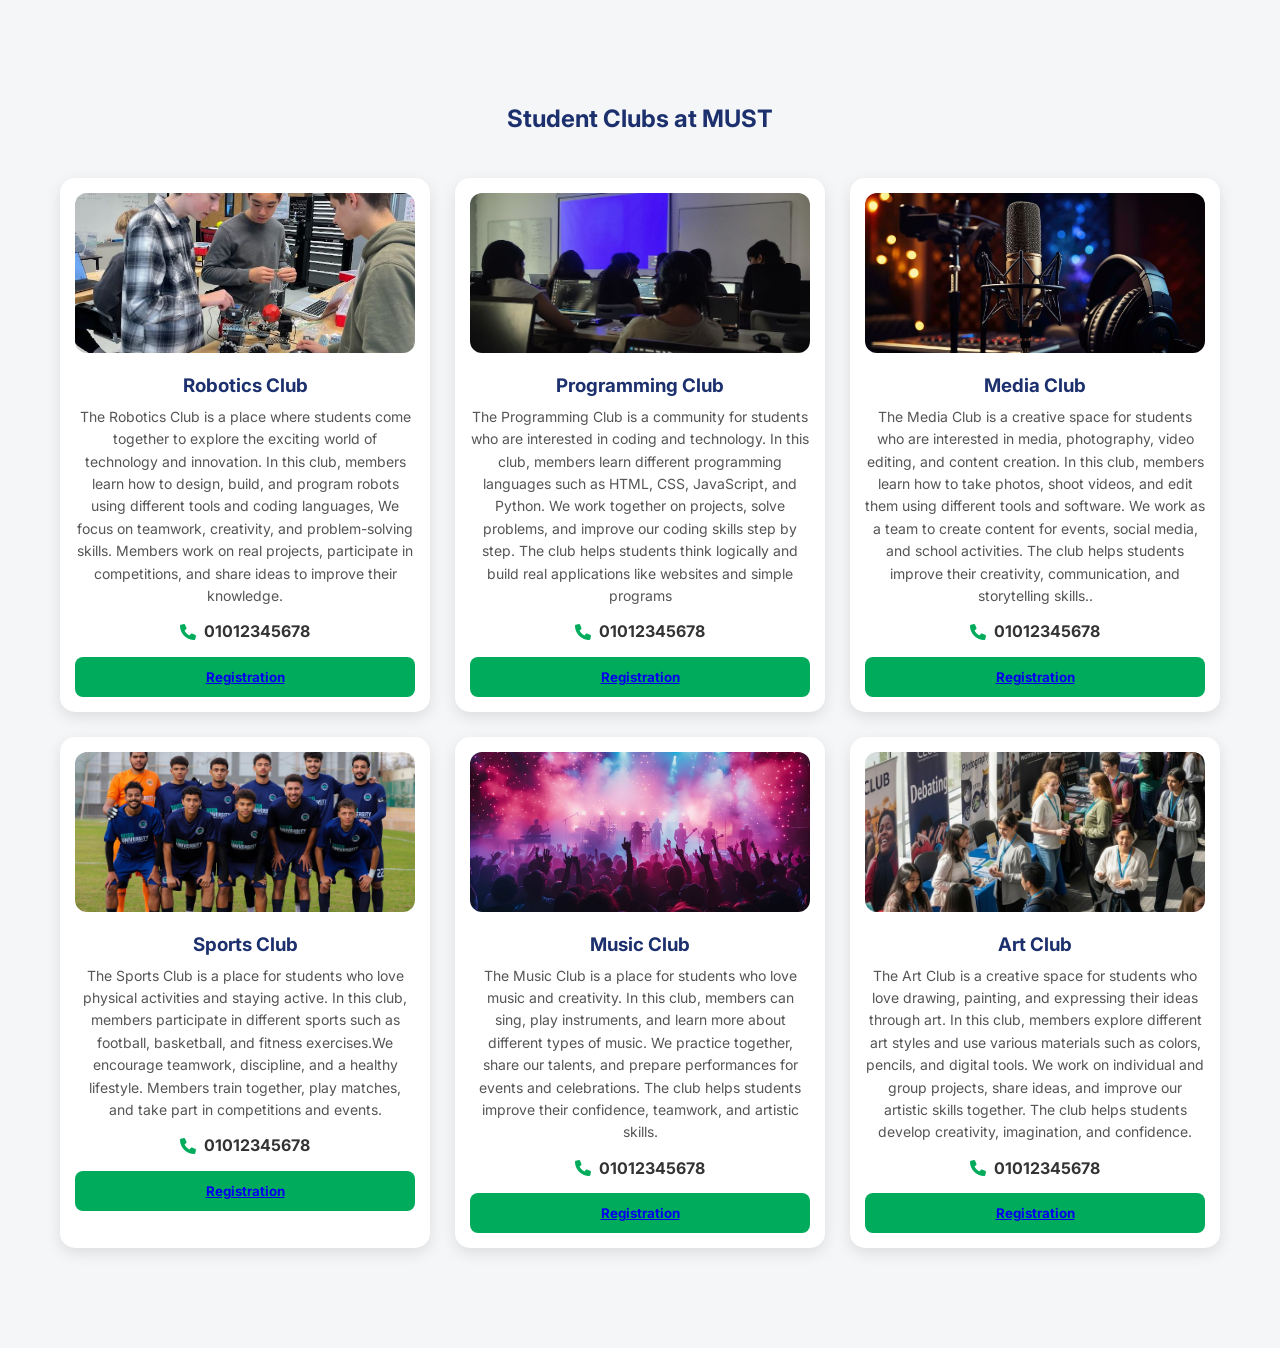
==== inf proj/clubs.html @ f1c84656 "first commit" ====
<!DOCTYPE html>
<html lang="en">
<head>
    <meta charset="UTF-8">
    <meta name="viewport" content="width=device-width, initial-scale=1.0">
    <title>MUST Student Clubs</title>
    <link href="https://cdnjs.cloudflare.com/ajax/libs/font-awesome/6.0.0/css/all.min.css" rel="stylesheet">
    <style>
        @import url('https://fonts.googleapis.com/css2?family=Inter:wght@300;400;600;700&display=swap');

        :root {
            /* MUST Official Colors */
            --primary: rgb(28, 48, 110);   /* MUST Blue */
            --secondary: rgb(0, 172, 92);  /* MUST Green */
            --primary-light: rgba(28, 48, 110, 0.1);
            
            --bg-light: #F8FAFC;
            --white: #FFFFFF;
            --text-dark: #1E293B;
            --text-gray: #64748B;
            --shadow: 0 4px 6px -1px rgba(0, 0, 0, 0.1);
            --transition: all 0.3s ease;
        }

        * { margin: 0; padding: 0; box-sizing: border-box; font-family: 'Inter', sans-serif; }
        body { background-color: var(--bg-light); color: var(--text-dark); line-height: 1.6; }

        /* ================= HERO SECTION ================= */
        .hero-container {
            position: relative;
            width: 100%;
            height: 90vh;
            display: flex;
            align-items: center;
            overflow: hidden; 
            background-color: var(--primary);
        }

        .hero-bg-video {
            position: absolute;
            top: 0;
            left: 0;
            width: 100%;
            height: 100%;
            object-fit: cover; 
            z-index: 0;
        }

        .hero-top-gradient {
            position: absolute;
            top: 0; left: 0; width: 100%; height: 150px;
            background: linear-gradient(to bottom, rgba(0,0,0,0.7) 0%, transparent 100%);
            z-index: 1;
        }

        /* Transparent Navbar */
        header { 
            position: absolute; 
            top: 0; width: 100%; 
            z-index: 1000; 
            padding-top: 10px;
        }
        nav { max-width: 1400px; margin: 0 auto; padding: 0.5rem 2rem; display: flex; justify-content: space-between; align-items: center; }
        .logo { text-decoration: none; display: flex; align-items: center; }
        
        .Uni-logo {
            height: 100px;
            width: auto;
            object-fit: contain;
        }

        .nav-links { display: flex; gap: 1.8rem; list-style: none; align-items: center; }
        .nav-links a { text-decoration: none; color: var(--white); font-weight: 600; font-size: 1rem; transition: var(--transition); }
        .nav-links a:hover { color: var(--secondary); }
        .nav-icons { display: flex; align-items: center; gap: 1.5rem; font-size: 1.2rem; color: var(--white); }
        .separator { color: rgba(255, 255, 255, 0.4); font-weight: 300; }

        /* Welcome Text Box */
        .hero-text-box {
            position: relative;
            z-index: 2;
            background: rgba(255, 255, 255, 0.85);
            padding: 2rem 3rem;
            width: 60%;
            max-width: 800px;
            border-left: 5px solid var(--secondary);
        }
        .hero-text-box h1 {
            color: var(--secondary);
            font-size: 2.2rem;
            margin-bottom: 0.5rem;
            font-weight: 700;
        }
        .hero-text-box p {
            color: var(--text-dark);
            font-size: 1.1rem;
            font-weight: 600;
        }

        /* Floating Social Bar */
        .floating-socials {
            position: absolute;
            right: 20px;
            top: 50%;
            transform: translateY(-50%);
            display: flex;
            flex-direction: column;
            gap: 12px;
            z-index: 10;
        }
        .social-btn {
            width: 40px; height: 40px;
            border-radius: 50%; 
            display: flex; justify-content: center; align-items: center;
            background: var(--white); 
            color: var(--primary);
            text-decoration: none; 
            font-size: 1.2rem;
            box-shadow: 0 4px 6px rgba(0,0,0,0.1);
            transition: var(--transition);
        }
        .social-btn:hover { transform: scale(1.1); }
        .social-btn.search { background: var(--secondary); color: var(--white); }

        /* ================= BUTTONS ================= */
        .btn { background-color: var(--secondary); color: var(--white); padding: 0.6rem 1.5rem; border-radius: 8px; font-weight: 600; border: none; cursor: pointer; transition: var(--transition); display: inline-block; text-decoration: none; }
        .btn:hover { background-color: rgb(0, 145, 75); transform: translateY(-2px); }
        .btn-outline { background-color: transparent; color: var(--primary); border: 2px solid var(--primary); }
        .btn-outline:hover { background-color: var(--primary-light); }

        /* ================= SECTIONS ================= */
        section { max-width: 1200px; margin: 5rem auto; padding: 0 2rem; }
        .section-header { margin-bottom: 2rem; border-bottom: 2px solid #E2E8F0; padding-bottom: 1rem; }
        .section-header h2 { font-size: 2rem; color: var(--primary); }
        .section-header p { color: var(--text-gray); }

        /* Cards Grid */
        .grid { display: grid; grid-template-columns: repeat(auto-fit, minmax(300px, 1fr)); gap: 2rem; }
        .card { background: var(--white); border-radius: 12px; overflow: hidden; box-shadow: var(--shadow); border: 1px solid #E2E8F0; transition: var(--transition); text-align: center; padding-bottom: 1.5rem; }
        .card:hover { transform: translateY(-5px); border-color: var(--primary-light); }
        .card-icon { height: 120px; background-color: var(--primary-light); display: flex; justify-content: center; align-items: center; font-size: 3.5rem; color: var(--primary); margin-bottom: 1rem; }
        .card h3 { color: var(--primary); margin-bottom: 0.5rem; }
        .card p { color: var(--text-gray); font-size: 0.9rem; padding: 0 1rem; margin-bottom: 1.5rem; height: 40px; }
        .status { display: inline-block; background-color: rgba(0, 172, 92, 0.1); color: var(--secondary); padding: 0.3rem 0.8rem; border-radius: 20px; font-size: 0.8rem; font-weight: bold; margin-bottom: 1rem; }

        /* Profile Container */
        .profile-container { background: var(--white); border-radius: 16px; box-shadow: var(--shadow); border: 1px solid #E2E8F0; overflow: hidden; margin-top: 2rem; }
        .profile-header { background-color: var(--primary); color: white; padding: 3rem 2rem; display: flex; justify-content: space-between; align-items: center; flex-wrap: wrap; gap: 1rem; }
        .profile-info h1 { font-size: 2.5rem; margin-bottom: 0.5rem; }
        .profile-info p { opacity: 0.8; font-size: 1.1rem; }
        .profile-body { display: grid; grid-template-columns: 2fr 1fr; gap: 2rem; padding: 2rem; }
        .box { background: var(--bg-light); padding: 1.5rem; border-radius: 12px; border: 1px solid #E2E8F0; margin-bottom: 1.5rem; }
        .box h3 { color: var(--primary); margin-bottom: 1rem; border-bottom: 2px solid white; padding-bottom: 0.5rem; }
        .club-event { display: flex; gap: 1rem; margin-bottom: 1rem; background: white; padding: 1rem; border-radius: 8px; }
        .event-date { background: var(--primary-light); color: var(--primary); padding: 0.5rem 1rem; border-radius: 8px; text-align: center; font-weight: bold; }
        
        /* CLUB SECTION */

body{
    background:#f5f6f8;
    font-family:Arial, sans-serif;
}


.clubs-section{
    max-width:1200px;
    margin:80px auto;
    padding:20px;
    text-align:center;
}

.clubs-section h1{
    color:#1c306e;
    margin-bottom:40px;
}


.clubs-grid{
    display:grid;
    grid-template-columns:repeat(auto-fit,minmax(280px,1fr));
    gap:25px;
}


.club-card{
    background:#fff;
    border-radius:15px;
    padding:15px;
    box-shadow:0 5px 15px rgba(0,0,0,0.1);
    transition:0.3s;
    overflow:hidden;
    text-align:center;
}

.club-card:hover{
    transform:translateY(-8px);
}


.club-img{
    width:100%;
    height:160px;
    object-fit:cover;
    border-radius:12px;
}


.club-card h3{
    margin:10px 0 5px;
    color:#1c306e;
}


.club-card p{
    font-size:14px;
    color:#555;
    line-height:1.6;
}


.phone{
    display:flex;
    align-items:center;
    justify-content:center;
    gap:8px;
    margin:12px 0;
    font-weight:bold;
    color:#333;
}

.phone i{
    color:#00ac5c;
}


.join-btn{
    background:#00ac5c;
    color:white;
    border:none;
    padding:12px;
    border-radius:8px;
    cursor:pointer;
    width:100%;
    font-weight:bold;
    transition:0.3s;
}

.join-btn:hover{
    background:#1a6340;
}
        /* ------------------ NEW FOOTER ------------------ */
        footer {
            background-color: var(--primary);
            color: var(--white);
            padding-top: 4rem;
            margin-top: 5rem;
        }
        .footer-logo-center {
            text-align: center;
            margin-bottom: 4rem;
        }
        
        .footer-brand-logo {
            height: 120px; /* Adjust this value to make the footer logo bigger/smaller */
            width: auto;
            margin: 0 auto;
            display: block;
        }

        .footer-grid {
            max-width: 1200px;
            margin: 0 auto;
            display: grid;
            grid-template-columns: repeat(4, 1fr);
            gap: 2rem;
            padding: 0 2rem 4rem 2rem;
        }
        .footer-col h4 {
            color: var(--secondary);
            font-size: 1.1rem;
            margin-bottom: 1.5rem;
        }
        .footer-col ul { list-style: none; }
        .footer-col ul li { margin-bottom: 0.8rem; }
        .footer-col ul li a {
            color: var(--white);
            text-decoration: none;
            font-size: 0.9rem;
            transition: var(--transition);
        }
        .footer-col ul li a:hover { color: var(--secondary); }
        .footer-col p {
            color: var(--white);
            font-size: 0.9rem;
            font-weight: 700;
            margin-bottom: 1rem;
        }
        .footer-bottom {
            background-color: var(--white);
            color: var(--primary);
            text-align: center;
            padding: 1.2rem;
            font-size: 0.85rem;
            font-weight: 600;
        }

        @media (max-width: 768px) {
            .hero-text-box { width: 90%; padding: 1.5rem; }
            .nav-links, .floating-socials { display: none; }
            .profile-body { grid-template-columns: 1fr; }
            .footer-grid { grid-template-columns: 1fr; text-align: center; }
        }
    </style>
</head>
<body>

   

        <header>
     
        </header>

       
<section class="clubs-section">

<h1>Student Clubs at MUST</h1>
<div class="clubs-grid">

<div class="club-card">

<img src="./img/efc37c52370be41bfc2131f8ccf3b300.jpg" alt="Robotics Club" class="club-img">
<h3>Robotics Club</h3>
<p>The Robotics Club is a place where students come together to 
    explore the exciting world of technology and innovation. 
    In this club, members learn how to design, build, and program 
    robots using different tools and coding languages,
    We focus on teamwork, creativity, and problem-solving skills. 
    Members work on real projects, participate in competitions, 
    and share ideas to improve their knowledge.</p>
<div class="phone">
    <i class="fa-solid fa-phone"></i>
    <span>01012345678</span>
</div>

<button class="join-btn" onclick="joinClub('Robotics Club',this)">
<a href="../Sports/Register Team.html">Registration </a>
</button>

</div>

<div class="club-card">
<img src="./img/161c339b45e5a463d06d5e82d2b3c727.jpg" alt="Robotics Club" class="club-img">

<h3>Programming Club</h3>

<p>The Programming Club is a community for students who are 
    interested in coding and technology. In this club, 
    members learn different programming languages such as HTML, CSS, JavaScript, and Python.
    We work together on projects, solve problems, and improve our coding skills 
    step by step. The club helps students think logically and build real 
    applications like websites and simple programs</p>
<div class="phone">
    <i class="fa-solid fa-phone"></i>
    <span>01012345678</span>
</div>
<button class="join-btn" onclick="joinClub('Robotics Club',this)">
<a href="../Sports/Register Team.html">Registration </a>
</button>

</div>


<div class="club-card">
<img src="./img/ce3b7fd7ed467b1ae0ea8f8634264750.jpg" alt="Robotics Club" class="club-img">

<h3>Media Club</h3>

<p>The Media Club is a creative space for students who are interested in media, 
    photography, video editing, and content creation. In this club, members learn 
    how to take photos, shoot videos, and edit them using different tools and software.
    We work as a team to create content for events, social media, and school activities. 
    The club helps students improve their creativity, communication, and storytelling skills..</p>
<div class="phone">
    <i class="fa-solid fa-phone"></i>
    <span>01012345678</span>
</div>
<button class="join-btn" onclick="joinClub('Robotics Club',this)">
<a href="../Sports/Register Team.html">Registration </a>
</button>
</div>

<div class="club-card">
<img src="./img/image.png" alt="Robotics Club" class="club-img">
<h3>Sports Club</h3>

<p>The Sports Club is a place for students who love physical activities and staying active. 
    In this club, members participate in different sports such as football, basketball, 
    and fitness exercises.We encourage teamwork, discipline, and a healthy lifestyle. 
    Members train together, play matches, and take part in competitions and events.</p>

<div class="phone">
    <i class="fa-solid fa-phone"></i>
    <span>01012345678</span>
</div>
<button class="join-btn" onclick="joinClub('Robotics Club',this)">
<a href="../Sports/Register Team.html">Registration </a>
</button>
</div>

<div class="club-card">
<img src="./img/7b83481a4cf0c574be1e71dd0294121e.jpg" alt="Robotics Club" class="club-img">
<h3>Music Club</h3>

<p>The Music Club is a place for students who love music and creativity. In this club, 
    members can sing, play instruments, and learn more about different types of music.
    We practice together, share our talents, and prepare performances for events and 
    celebrations. The club helps students improve their confidence, teamwork, and artistic skills.</p>

<div class="phone">
    <i class="fa-solid fa-phone"></i>
    <span>01012345678</span>
</div>
<button class="join-btn" onclick="joinClub('Robotics Club',this)">
<a href="../Sports/Register Team.html">Registration </a>
</button>
</div>

<div class="club-card">
<img src="./img/652ace1cd16de53a5c067c0d51cb1e97.jpg" alt="Robotics Club" class="club-img">
<h3>Art Club</h3>

<p>The Art Club is a creative space for students who love drawing, painting, 
    and expressing their ideas through art. In this club, members explore 
    different art styles and use various materials such as colors, pencils, and digital tools.
    We work on individual and group projects, share ideas, and improve our 
    artistic skills together. The club helps students develop creativity, 
    imagination, and confidence.</p>

<div class="phone">
    <i class="fa-solid fa-phone"></i>
    <span>01012345678</span>
</div>
<button class="join-btn" onclick="joinClub('Robotics Club',this)">
<a href="../Sports/Register Team.html">Registration </a>
</button>
</div>


</div>
</div>

</section>
    

 

    <script  >
        

    </script>
</body>
</html>
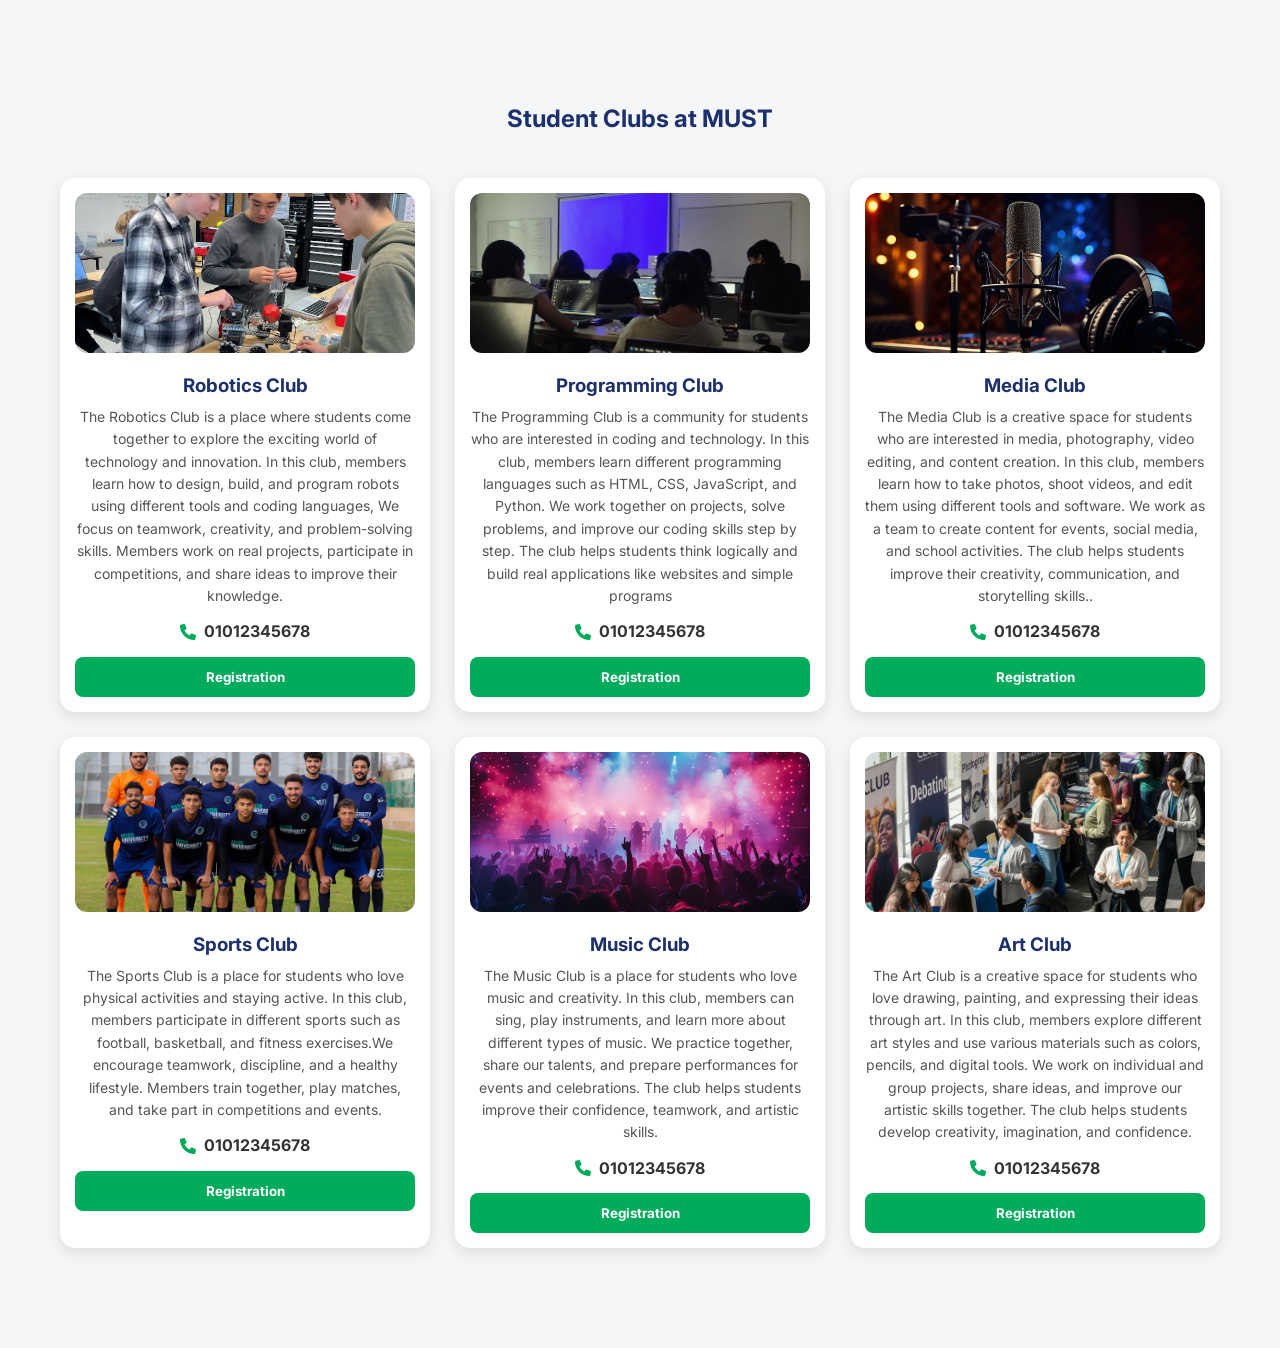
==== commit cfbb0e6a: "Describe what you changed" ====
--- a/inf proj/clubs.html
+++ b/inf proj/clubs.html
@@ -195,7 +195,10 @@
 .club-card:hover{
     transform:translateY(-8px);
 }
-
+ a{
+    color: white;
+    text-decoration: none;
+ }
 
 .club-img{
     width:100%;
